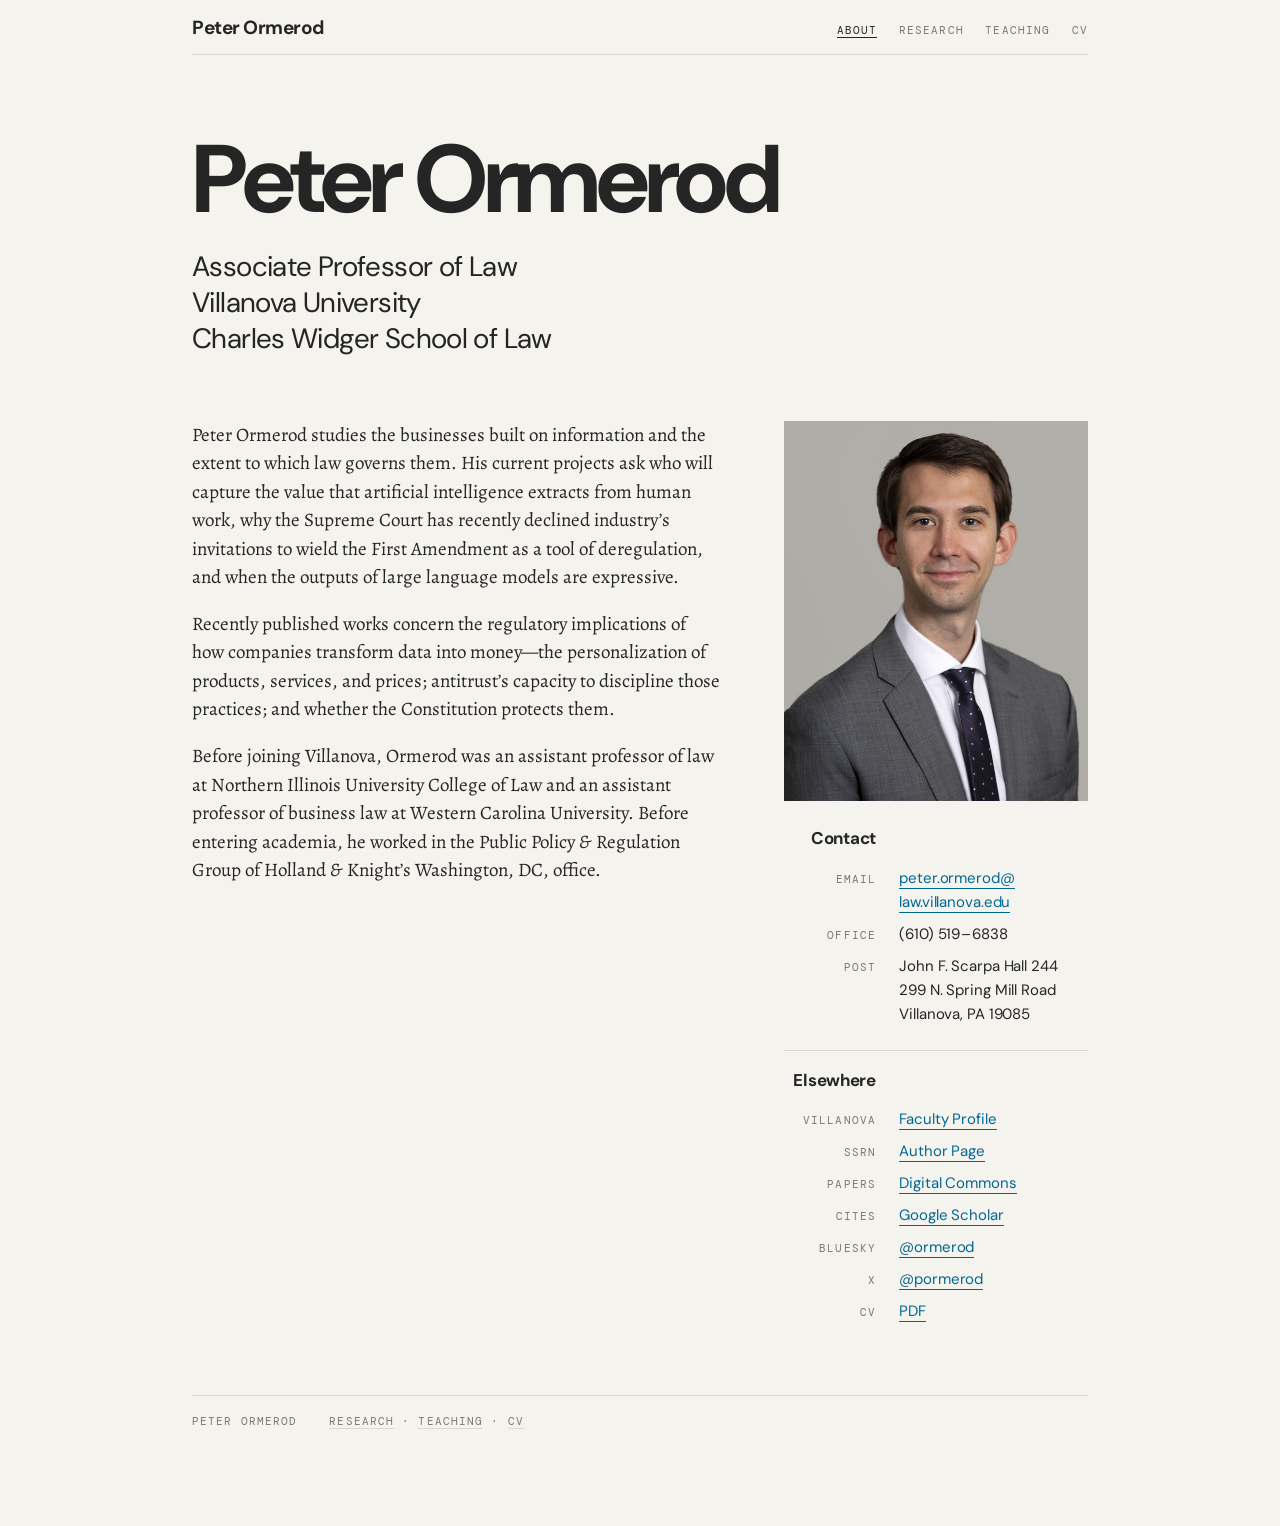
==== index.html @ 296f5038 "Add files via upload" ====
<!DOCTYPE html>
<html lang="en">
<head>
<meta charset="utf-8">
<meta name="viewport" content="width=device-width, initial-scale=1">
<title>Peter Ormerod</title>
<meta name="description" content="Peter Ormerod is an associate professor of law at Villanova University Charles Widger School of Law. He studies the businesses built on information and the extent to which law governs them.">
<link rel="stylesheet" href="style.css">
<link rel="preload" href="fonts/DMSans-Roman-VF.woff2" as="font" type="font/woff2" crossorigin>
<link rel="preload" href="fonts/DMMono-Regular.woff2" as="font" type="font/woff2" crossorigin>
<link rel="preload" href="fonts/Alegreya-Roman-VF.woff2" as="font" type="font/woff2" crossorigin>
<meta property="og:title" content="Peter Ormerod">
<meta property="og:description" content="Associate Professor of Law, Villanova University Charles Widger School of Law">
<meta property="og:type" content="profile">
<meta property="og:image" content="img/ormerod.jpg">
</head>
<body>
<div class="wrap">

  <!-- ============ MASTHEAD (repeated on every page) ============ -->
  <header class="masthead">
    <a class="sig" href="index.html">Peter Ormerod</a>
    <nav aria-label="Main">
      <a href="index.html" aria-current="page">About</a>
      <a href="research.html">Research</a>
      <a href="teaching.html">Teaching</a>
      <a href="files/ormerod-cv.pdf">CV</a>
    </nav>
  </header>

  <main>
    <h1 class="display">Peter Ormerod</h1>

    <p class="lede"><span>Associate Professor of Law</span><span>Villanova University</span><span>Charles Widger School of Law</span></p>

    <div class="home">
      <div class="home-cols">

        <!-- ============ BIOGRAPHY ============ -->
        <div class="bio">
          <p>Peter Ormerod studies the businesses built on information and the extent to which law governs them. His current projects ask who will capture the value that artificial intelligence extracts from human work, why the Supreme Court has recently declined industry’s invitations to wield the First Amendment as a tool of deregulation, and when the outputs of large language models are expressive.</p>

          <p>Recently published works concern the regulatory implications of how companies transform data into money—the personalization of products, services, and prices; antitrust’s capacity to discipline those practices; and whether the Constitution protects them.</p>

          <p>Before joining Villanova, Ormerod was an assistant professor of law at Northern Illinois University College of Law and an assistant professor of business law at Western Carolina University. Before entering academia, he worked in the Public Policy <span class="amp">&amp;</span> Regulation Group of Holland <span class="amp">&amp;</span> Knight’s Washington, DC, office.</p>
        </div>

        <!-- ============ SECOND COLUMN: PORTRAIT, THEN CONTACT ============ -->
        <div class="aside">

          <figure class="portrait">
            <img src="img/ormerod.jpg"
                 srcset="img/ormerod.jpg 600w, img/ormerod@2x.jpg 1200w"
                 sizes="(min-width: 54rem) 19rem, 100vw"
                 width="600" height="750"
                 alt="Peter Ormerod">
          </figure>

          <div class="block">
            <h2 class="section">Contact</h2>
            <dl class="rows">
              <dt class="meta">Email</dt>
              <dd><a href="mailto:peter.ormerod@law.villanova.edu">peter.ormerod@<wbr>law.villanova.edu</a></dd>

              <dt class="meta">Office</dt>
              <dd>(610) 519&#8202;–&#8202;6838</dd>

              <dt class="meta">Post</dt>
              <dd>John F. Scarpa Hall 244<br>299 N. Spring Mill Road<br>Villanova, PA 19085</dd>
            </dl>
          </div>

          <div class="block">
            <h2 class="section">Elsewhere</h2>
            <dl class="rows">
              <dt class="meta">Villanova</dt>
              <dd><a href="https://www.villanova.edu/university/law/faculty-scholarship/faculty-directory/profiles/peter-ormerod.html">Faculty Profile</a></dd>

              <dt class="meta">SSRN</dt>
              <dd><a href="https://ssrn.com/author=2632215">Author Page</a></dd>

              <dt class="meta">Papers</dt>
              <dd><a href="https://digitalcommons.law.villanova.edu/facpubs/">Digital Commons</a></dd>

              <dt class="meta">Cites</dt>
              <dd><a href="https://scholar.google.com/citations?user=1FujcfAAAAAJ&amp;hl=en">Google Scholar</a></dd>

              <dt class="meta">Bluesky</dt>
              <dd><a href="https://bsky.app/profile/ormerod.bsky.social">@ormerod</a></dd>

              <dt class="meta">X</dt>
              <dd><a href="https://x.com/pormerod">@pormerod</a></dd>

              <dt class="meta">CV</dt>
              <dd><a href="files/ormerod-cv.pdf">PDF</a></dd>
            </dl>
          </div>

        </div>
      </div>
    </div>

  </main>

  <footer class="foot">
    <p class="meta">Peter Ormerod</p>
    <p class="meta"><a href="research.html">Research</a> · <a href="teaching.html">Teaching</a> · <a href="files/ormerod-cv.pdf">CV</a></p>
  </footer>

</div>
</body>
</html>
---- style.css ----
/* ------------------------------------------------------------------
   Peter Ormerod — personal site
   Palette : ink #252525 · paper #F5F3EE · blue #006794
   Type    : DM Sans (everything) · DM Mono (metadata, labels, numbers)
   Layout  : asymmetric two-column grid — a narrow left rail carries
             ordinals, years and tags; the wide right column carries
             the content. Echoes the hanging dates in the printed CV.
   ------------------------------------------------------------------ */

@font-face {
  font-family: "DM Sans";
  src: url("fonts/DMSans-Roman-VF.woff2") format("woff2-variations"),
       url("fonts/DMSans-Roman-VF.woff2") format("woff2");
  font-weight: 100 1000; font-style: normal; font-display: swap;
}
@font-face {
  font-family: "DM Sans";
  src: url("fonts/DMSans-Italic-VF.woff2") format("woff2-variations"),
       url("fonts/DMSans-Italic-VF.woff2") format("woff2");
  font-weight: 100 1000; font-style: italic; font-display: swap;
}
@font-face {
  font-family: "DM Mono";
  src: url("fonts/DMMono-Regular.woff2") format("woff2");
  font-weight: 400; font-style: normal; font-display: swap;
}
@font-face {
  font-family: "DM Mono";
  src: url("fonts/DMMono-Medium.woff2") format("woff2");
  font-weight: 500; font-style: normal; font-display: swap;
}
@font-face {
  font-family: "Alegreya";
  src: url("fonts/Alegreya-Roman-VF.woff2") format("woff2-variations"),
       url("fonts/Alegreya-Roman-VF.woff2") format("woff2");
  font-weight: 400 900; font-style: normal; font-display: swap;
}
@font-face {
  font-family: "Alegreya";
  src: url("fonts/Alegreya-Italic-VF.woff2") format("woff2-variations"),
       url("fonts/Alegreya-Italic-VF.woff2") format("woff2");
  font-weight: 400 900; font-style: italic; font-display: swap;
}

:root {
  --ink:     #252525;
  --paper:   #F5F3EE;
  --blue:    #006794;
  --muted:   #7d776c;
  --rule:    #ddd8cd;
  --rule-hi: #c9c3b6;
  --wash:    rgba(37,37,37,.035);

  --sans:  "DM Sans", -apple-system, BlinkMacSystemFont, "Helvetica Neue", Arial, sans-serif;
  --mono:  "DM Mono", ui-monospace, "SF Mono", Menlo, Consolas, monospace;
  --serif: "Alegreya", "Iowan Old Style", Palatino, Georgia, serif;

  --measure: 36rem;
  --rail:    7.5rem;         /* left rail width */
  --railgap: 2.9rem;
  --headgap: 3.9rem;        /* big heading -> first hairline, every page */
  --lab:     5.5rem;
  --alab:    5.75rem;       /* the same, in the narrow right column */         /* right-aligned label column, as in the CV */
  --gutter:  clamp(1.25rem, 5vw, 4.5rem);
  --maxw:    64rem;
}

@media (prefers-color-scheme: dark) {
  :root {
    --ink:     #F0EEE8;
    --paper:   #1E1E1D;
    --blue:    #6FC0E4;
    --muted:   #918a7e;
    --rule:    #363532;
    --rule-hi: #4a4844;
    --wash:    rgba(240,238,232,.04);
  }
}

*, *::before, *::after { box-sizing: border-box; }
html { font-size: 100%; -webkit-text-size-adjust: 100%; scroll-behavior: smooth; }

body {
  margin: 0;
  background: var(--paper);
  color: var(--ink);
  font-family: var(--sans);
  font-size: clamp(1rem, 0.93rem + 0.3vw, 1.125rem);
  font-weight: 400;
  line-height: 1.6;
  letter-spacing: -0.006em;
  -webkit-font-smoothing: antialiased;
}

/* ---------- links ---------- */

a { color: var(--blue); text-decoration: none; border-bottom: 1px solid currentColor; opacity: 1; }
a:hover { color: var(--ink); }
a:focus-visible { outline: 2px solid var(--blue); outline-offset: 3px; border-radius: 2px; }

/* ---------- shell ---------- */

.wrap { max-width: var(--maxw); margin: 0 auto; padding: 0 var(--gutter) 6rem; }

/* every hairline on the site is exactly this width */
.masthead {
  position: sticky; top: 0; z-index: 10;
  background: var(--paper);
  border-bottom: 1px solid var(--rule);
  padding: 1.1rem 0;
  display: flex; flex-wrap: wrap; align-items: baseline; gap: .6rem 2rem;
}
.masthead .sig {
  font-weight: 700; font-size: 1.1875rem; letter-spacing: -0.025em;
  color: var(--ink); border: 0; margin-right: auto;
  line-height: 1; align-self: baseline;
}
.masthead nav { display: flex; flex-wrap: wrap; align-items: baseline; gap: 1.35rem; line-height: 1; }
.masthead nav a {
  font-family: var(--mono); font-size: .6875rem; font-weight: 400;
  letter-spacing: .1em; text-transform: uppercase;
  color: var(--muted); border: 0; padding-bottom: 1px;
}
.masthead nav a:hover { color: var(--ink); }
.masthead nav a[aria-current="page"] { color: var(--ink); box-shadow: 0 1px 0 0 var(--ink); }

/* ---------- the grid ---------- */

.grid { display: grid; grid-template-columns: minmax(0,1fr); gap: .5rem 0; }
@media (min-width: 54rem) {
  .grid { grid-template-columns: var(--rail) minmax(0,1fr); gap: 0 var(--railgap); }
  .grid > .rail { grid-column: 1; text-align: right; }   /* right-aligned label, as in the CV */
  .grid > .body { grid-column: 2; }
}

/* ---------- display type ---------- */

h1.display {
  font-weight: 700;
  font-size: clamp(2.5rem, 0.9rem + 7.2vw, 6rem);
  line-height: .94;
  letter-spacing: -0.042em;
  margin: clamp(2.5rem, 7vw, 5rem) 0 0;
  max-width: 14ch;
}

h2.section {
  font-weight: 700; font-size: 1.0625rem; letter-spacing: -0.015em;
  margin: 0 0 .85rem;
}

.meta {
  font-family: var(--mono); font-size: .6875rem; font-weight: 400;
  letter-spacing: .1em; text-transform: uppercase; color: var(--muted);
  line-height: 1.45; margin: 0;
}
.meta.hi { color: var(--ink); font-weight: 500; }

.rule { border: 0; border-top: 1px solid var(--rule); margin: 3rem 0; }
.rule.tight { margin: 1.75rem 0; }

/* ---------- home ---------- */

.lede {
  font-family: var(--sans); font-weight: 400;
  font-size: clamp(1.25rem, 1rem + 1vw, 1.75rem);
  line-height: 1.28; letter-spacing: -0.022em;
  margin: 1.5rem 0 0; color: var(--ink);
}
.lede span { display: block; }

.home { margin-top: clamp(2.5rem, 6vw, 4rem); }
.home-cols { display: grid; grid-template-columns: minmax(0,1fr); gap: 2.5rem; }
@media (min-width: 54rem) {
  .home-cols { grid-template-columns: minmax(0,1fr) 19rem; gap: 0 clamp(2.5rem, 5vw, 4.5rem); align-items: start; }
}

/* the biography is set in Alegreya */
.bio {
  font-family: var(--serif);
  font-size: 1.1875rem; line-height: 1.5; letter-spacing: 0;
  font-feature-settings: "onum" 1, "kern" 1, "liga" 1;
}
.bio p { max-width: var(--measure); margin: 0 0 .95em; }
.bio p:last-child { margin-bottom: 0; }

.aside { display: flex; flex-direction: column; gap: 1.5rem; }
.portrait { margin: 0; }
.portrait img { width: 100%; height: auto; display: block; }

.block + .block { border-top: 1px solid var(--rule); padding-top: 1rem; }

/* right-aligned label, gap, left-aligned text — the CV pattern */
.rows { margin: 0; display: grid; grid-template-columns: var(--lab) minmax(0,1fr);
        gap: .55rem 1.6rem; align-items: baseline; }
.rows dt { text-align: right; }
.aside .rows { grid-template-columns: var(--alab) minmax(0,1fr); gap: .5rem 1.45rem; }
.aside .section { width: var(--alab); text-align: right; }   /* heading sits on the label column */
.rows dd { margin: 0; min-width: 0; overflow-wrap: anywhere; font-size: .9375rem; }

/* ---------- research ---------- */

.works { list-style: none; margin: var(--headgap) 0 0; padding: 0; }
.toolbar + .works { margin-top: .55rem; }   /* research: the toolbar fills the gap */

.work {
  border-top: 1px solid var(--rule);
  padding: 1.5rem 0 1.4rem;
  display: grid; grid-template-columns: minmax(0,1fr); row-gap: .7rem;
}
.work:hover { background: var(--wash); }
.work h3 {
  font-weight: 700; font-size: clamp(1.125rem, 1rem + .55vw, 1.4375rem);
  line-height: 1.18; letter-spacing: -0.027em;
  margin: 0; max-width: var(--measure);
}

@media (min-width: 54rem) {
  .work {
    grid-template-columns: var(--rail) minmax(0,1fr);
    column-gap: var(--railgap); row-gap: .7rem;
    align-items: baseline;             /* year sits on the title's baseline,
                                          type on the citation's */
  }
  .work > .yr   { grid-column: 1; grid-row: 1; text-align: right; align-self: end; }
                                     /* bottom of the last title line, so the
                                        gap down to the type label never varies */
  .work > h3    { grid-column: 2; grid-row: 1; }
  .work > .tag  { grid-column: 1; grid-row: 2; text-align: right; }
  .work > .cite { grid-column: 2; grid-row: 2; }
  .work > .teaser { grid-column: 2; grid-row: 3; }
  .work > .links, .work > .absrow { grid-column: 2; }
}
/* citations, summaries and abstracts are set in Alegreya */
.work .cite, .work .teaser, .abs-body {
  font-family: var(--serif);
  font-feature-settings: "onum" 1, "kern" 1, "liga" 1;
  letter-spacing: 0;
}
.work .cite { margin: 0; font-size: 1.0625rem; font-weight: 600; line-height: 1.4; max-width: var(--measure); }
.work .teaser { margin: 0; max-width: var(--measure); font-size: 1.0625rem; line-height: 1.45; }

/* journal names in real small caps, letterspaced — the Bluebook manner */
.cite .with { display: block; }
.jrnl {                       /* large and small caps, the Bluebook manner */
  font-variant-caps: small-caps;
  font-feature-settings: "smcp" 1, "onum" 1;
  letter-spacing: .028em;
}
/* the italic ampersand belongs to Alegreya; anywhere else it stays roman */
.amp { font-variant-caps: normal; font-feature-settings: normal; letter-spacing: 0; }
.bio .amp, .lede .amp, .cite .amp, .teaser .amp, .abs-body .amp {
  font-style: italic;
  padding: 0 .06em 0 .02em;
}

.links { display: flex; flex-wrap: wrap; gap: .3rem 1.1rem; margin: 0; padding: 0; align-items: baseline; }
.absrow { margin: 0; }
.links a, .links button {
  font-family: var(--mono); font-size: .6875rem; font-weight: 400;
  letter-spacing: .1em; text-transform: uppercase;
  color: var(--blue); background: none; border: 0; border-bottom: 1px solid currentColor;
  padding: 0; cursor: pointer; font-feature-settings: normal;
}
.links a:hover, .links button:hover { color: var(--ink); }

details.abs > summary { list-style: none; display: inline-block; }
details.abs > summary::-webkit-details-marker { display: none; }
details.abs > summary {
  font-family: var(--mono); font-size: .6875rem; letter-spacing: .1em;
  text-transform: uppercase; color: var(--blue);
  border-bottom: 1px solid currentColor; cursor: pointer;
}
details.abs > summary:hover { color: var(--ink); }
details.abs > summary::after { content: " +"; }
details.abs[open] > summary::after { content: " –"; }
.abs-body { max-width: var(--measure); margin: 1rem 0 .25rem; font-size: 1.0625rem; line-height: 1.5; }
.abs-body p { margin: 0 0 .8em; }
.abs-body p:last-child { margin-bottom: 0; }

/* stays put when the abstracts open */
.toolbar {
  position: sticky; top: 3.55rem; z-index: 9;
  display: flex; justify-content: flex-end;
  background: var(--paper); padding: 1.9rem 0 .575rem; margin: 0;
}
.toolbar button {
  font-family: var(--mono); font-size: .6875rem; letter-spacing: .1em;
  text-transform: uppercase; color: var(--muted);
  background: none; border: 0; cursor: pointer; padding: 0;
}
/* both labels are the same length, so nothing ever shifts */
.toolbar button span { border-bottom: 1px solid var(--rule); padding-bottom: 1px; }
.toolbar button:hover { color: var(--ink); }
.toolbar button:hover span { border-bottom-color: var(--ink); }

/* ---------- teaching ---------- */

.year { border-top: 1px solid var(--rule); padding: 1.5rem 0 1.25rem; }
.year:first-of-type { margin-top: var(--headgap); }
.year .rail .yr { font-weight: 700; font-size: 1.0625rem; letter-spacing: -0.02em; }
.year .rail .meta { margin-top: .2rem; }

.terms { display: grid; grid-template-columns: minmax(0,1fr); gap: 1.1rem 0; }
.term > .meta { margin-bottom: .4rem; }
@media (min-width: 40rem) {
  .term { display: grid; grid-template-columns: 6.5rem minmax(0,1fr); gap: 0 1.15rem; align-items: baseline; }
  .term > .meta { text-align: right; margin-bottom: 0; }
}
.courses { list-style: none; margin: 0; padding: 0; }
.courses li { margin: 0 0 .6rem; }
.courses li:last-child { margin-bottom: 0; }
.courses .course { display: block; font-size: .9375rem; }
.courses .course em { font-style: italic; }
.courses .links { margin-top: .18rem; }

.note { color: var(--muted); max-width: var(--measure); font-size: .9375rem; }

/* ---------- notes ---------- */

body.notes { --measure: 40rem; }
body.notes .teaser { line-height: 1.55; }

/* ---------- footer ---------- */

.foot {
  margin-top: 4.5rem; padding-top: 1.1rem; border-top: 1px solid var(--rule);
  display: flex; flex-wrap: wrap; gap: .4rem 2rem; align-items: baseline;
}
.foot .meta a { color: var(--muted); border-bottom-color: var(--rule); }
.foot .meta a:hover { color: var(--ink); }

/* ---------- print ---------- */

@media print {
  :root { --ink: #000; --paper: #fff; --blue: #000; --muted: #444; }
  body { font-size: 10.5pt; }
  .masthead nav, .foot, .toolbar { display: none; }
  details.abs[open] > summary { display: none; }
  a { border: 0; }
}
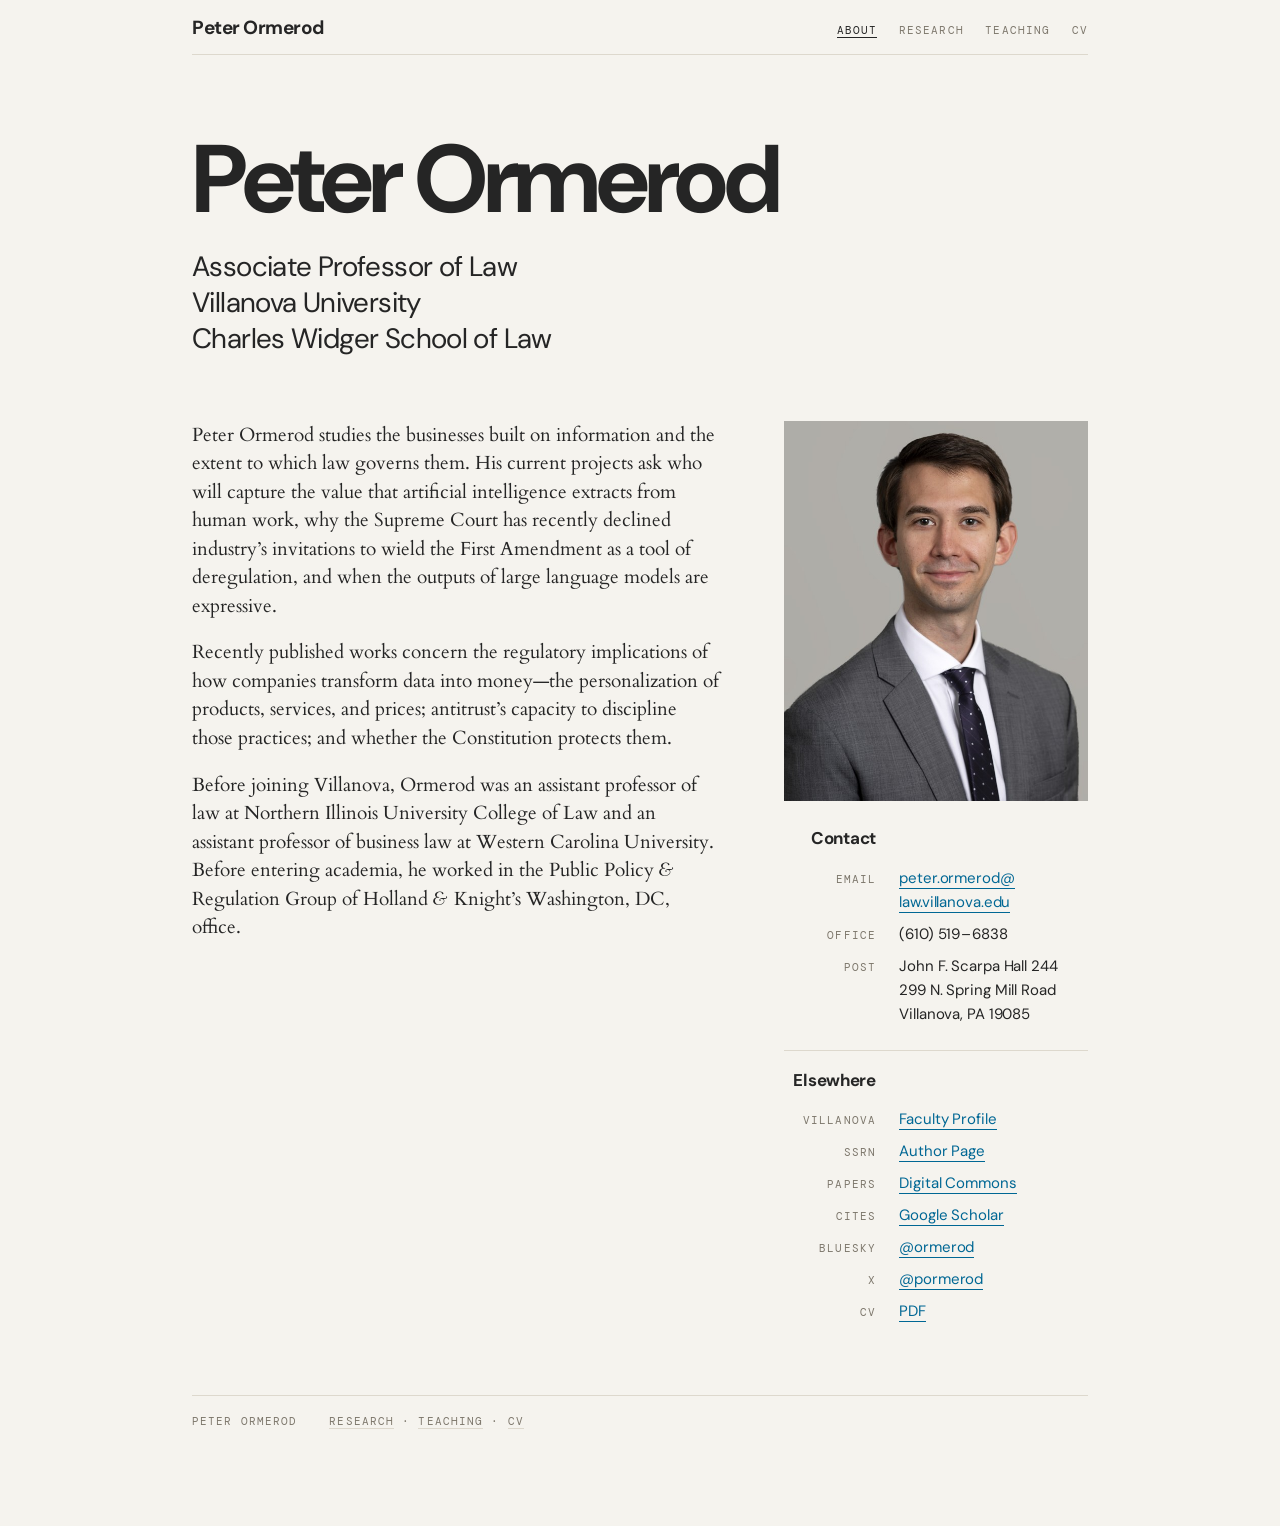
==== commit 935306a6: "Add files via upload" ====
--- a/index.html
+++ b/index.html
@@ -8,7 +8,8 @@
 <link rel="stylesheet" href="style.css">
 <link rel="preload" href="fonts/DMSans-Roman-VF.woff2" as="font" type="font/woff2" crossorigin>
 <link rel="preload" href="fonts/DMMono-Regular.woff2" as="font" type="font/woff2" crossorigin>
-<link rel="preload" href="fonts/Alegreya-Roman-VF.woff2" as="font" type="font/woff2" crossorigin>
+<link rel="preload" href="fonts/Cardo-Roman.woff2" as="font" type="font/woff2" crossorigin>
+<link rel="preload" href="fonts/Cardo-Italic.woff2" as="font" type="font/woff2" crossorigin>
 <meta property="og:title" content="Peter Ormerod">
 <meta property="og:description" content="Associate Professor of Law, Villanova University Charles Widger School of Law">
 <meta property="og:type" content="profile">
--- a/style.css
+++ b/style.css
@@ -1,7 +1,7 @@
 /* ------------------------------------------------------------------
    Peter Ormerod — personal site
    Palette : ink #252525 · paper #F5F3EE · blue #006794
-   Type    : DM Sans (everything) · DM Mono (metadata, labels, numbers)
+   Type    : DM Sans · DM Mono (metadata) · Cardo (prose and citations)
    Layout  : asymmetric two-column grid — a narrow left rail carries
              ordinals, years and tags; the wide right column carries
              the content. Echoes the hanging dates in the printed CV.
@@ -11,35 +11,33 @@
   font-family: "DM Sans";
   src: url("fonts/DMSans-Roman-VF.woff2") format("woff2-variations"),
        url("fonts/DMSans-Roman-VF.woff2") format("woff2");
-  font-weight: 100 1000; font-style: normal; font-display: swap;
+  font-weight: 100 1000; font-style: normal; font-display: block;
 }
 @font-face {
   font-family: "DM Sans";
   src: url("fonts/DMSans-Italic-VF.woff2") format("woff2-variations"),
        url("fonts/DMSans-Italic-VF.woff2") format("woff2");
-  font-weight: 100 1000; font-style: italic; font-display: swap;
+  font-weight: 100 1000; font-style: italic; font-display: block;
 }
 @font-face {
   font-family: "DM Mono";
   src: url("fonts/DMMono-Regular.woff2") format("woff2");
-  font-weight: 400; font-style: normal; font-display: swap;
-}
-@font-face {
-  font-family: "DM Mono";
-  src: url("fonts/DMMono-Medium.woff2") format("woff2");
-  font-weight: 500; font-style: normal; font-display: swap;
-}
-@font-face {
-  font-family: "Alegreya";
-  src: url("fonts/Alegreya-Roman-VF.woff2") format("woff2-variations"),
-       url("fonts/Alegreya-Roman-VF.woff2") format("woff2");
-  font-weight: 400 900; font-style: normal; font-display: swap;
-}
-@font-face {
-  font-family: "Alegreya";
-  src: url("fonts/Alegreya-Italic-VF.woff2") format("woff2-variations"),
-       url("fonts/Alegreya-Italic-VF.woff2") format("woff2");
-  font-weight: 400 900; font-style: italic; font-display: swap;
+  font-weight: 400; font-style: normal; font-display: block;
+}
+@font-face {
+  font-family: "Cardo";
+  src: url("fonts/Cardo-Roman.woff2") format("woff2");
+  font-weight: 400; font-style: normal; font-display: block;
+}
+@font-face {
+  font-family: "Cardo";
+  src: url("fonts/Cardo-Italic.woff2") format("woff2");
+  font-weight: 400; font-style: italic; font-display: block;
+}
+@font-face {
+  font-family: "Cardo";
+  src: url("fonts/Cardo-Bold.woff2") format("woff2");
+  font-weight: 700; font-style: normal; font-display: block;
 }
 
 :root {
@@ -53,7 +51,7 @@
 
   --sans:  "DM Sans", -apple-system, BlinkMacSystemFont, "Helvetica Neue", Arial, sans-serif;
   --mono:  "DM Mono", ui-monospace, "SF Mono", Menlo, Consolas, monospace;
-  --serif: "Alegreya", "Iowan Old Style", Palatino, Georgia, serif;
+  --serif: "Cardo", "Iowan Old Style", Palatino, Georgia, serif;
 
   --measure: 36rem;
   --rail:    7.5rem;         /* left rail width */
@@ -154,7 +152,6 @@
   letter-spacing: .1em; text-transform: uppercase; color: var(--muted);
   line-height: 1.45; margin: 0;
 }
-.meta.hi { color: var(--ink); font-weight: 500; }
 
 .rule { border: 0; border-top: 1px solid var(--rule); margin: 3rem 0; }
 .rule.tight { margin: 1.75rem 0; }
@@ -175,7 +172,7 @@
   .home-cols { grid-template-columns: minmax(0,1fr) 19rem; gap: 0 clamp(2.5rem, 5vw, 4.5rem); align-items: start; }
 }
 
-/* the biography is set in Alegreya */
+/* the biography is set in Cardo */
 .bio {
   font-family: var(--serif);
   font-size: 1.1875rem; line-height: 1.5; letter-spacing: 0;
@@ -231,7 +228,7 @@
   .work > .teaser { grid-column: 2; grid-row: 3; }
   .work > .links, .work > .absrow { grid-column: 2; }
 }
-/* citations, summaries and abstracts are set in Alegreya */
+/* citations, summaries and abstracts are set in Cardo */
 .work .cite, .work .teaser, .abs-body {
   font-family: var(--serif);
   font-feature-settings: "onum" 1, "kern" 1, "liga" 1;
@@ -247,7 +244,7 @@
   font-feature-settings: "smcp" 1, "onum" 1;
   letter-spacing: .028em;
 }
-/* the italic ampersand belongs to Alegreya; anywhere else it stays roman */
+/* the italic ampersand belongs to Cardo; anywhere else it stays roman */
 .amp { font-variant-caps: normal; font-feature-settings: normal; letter-spacing: 0; }
 .bio .amp, .lede .amp, .cite .amp, .teaser .amp, .abs-body .amp {
   font-style: italic;
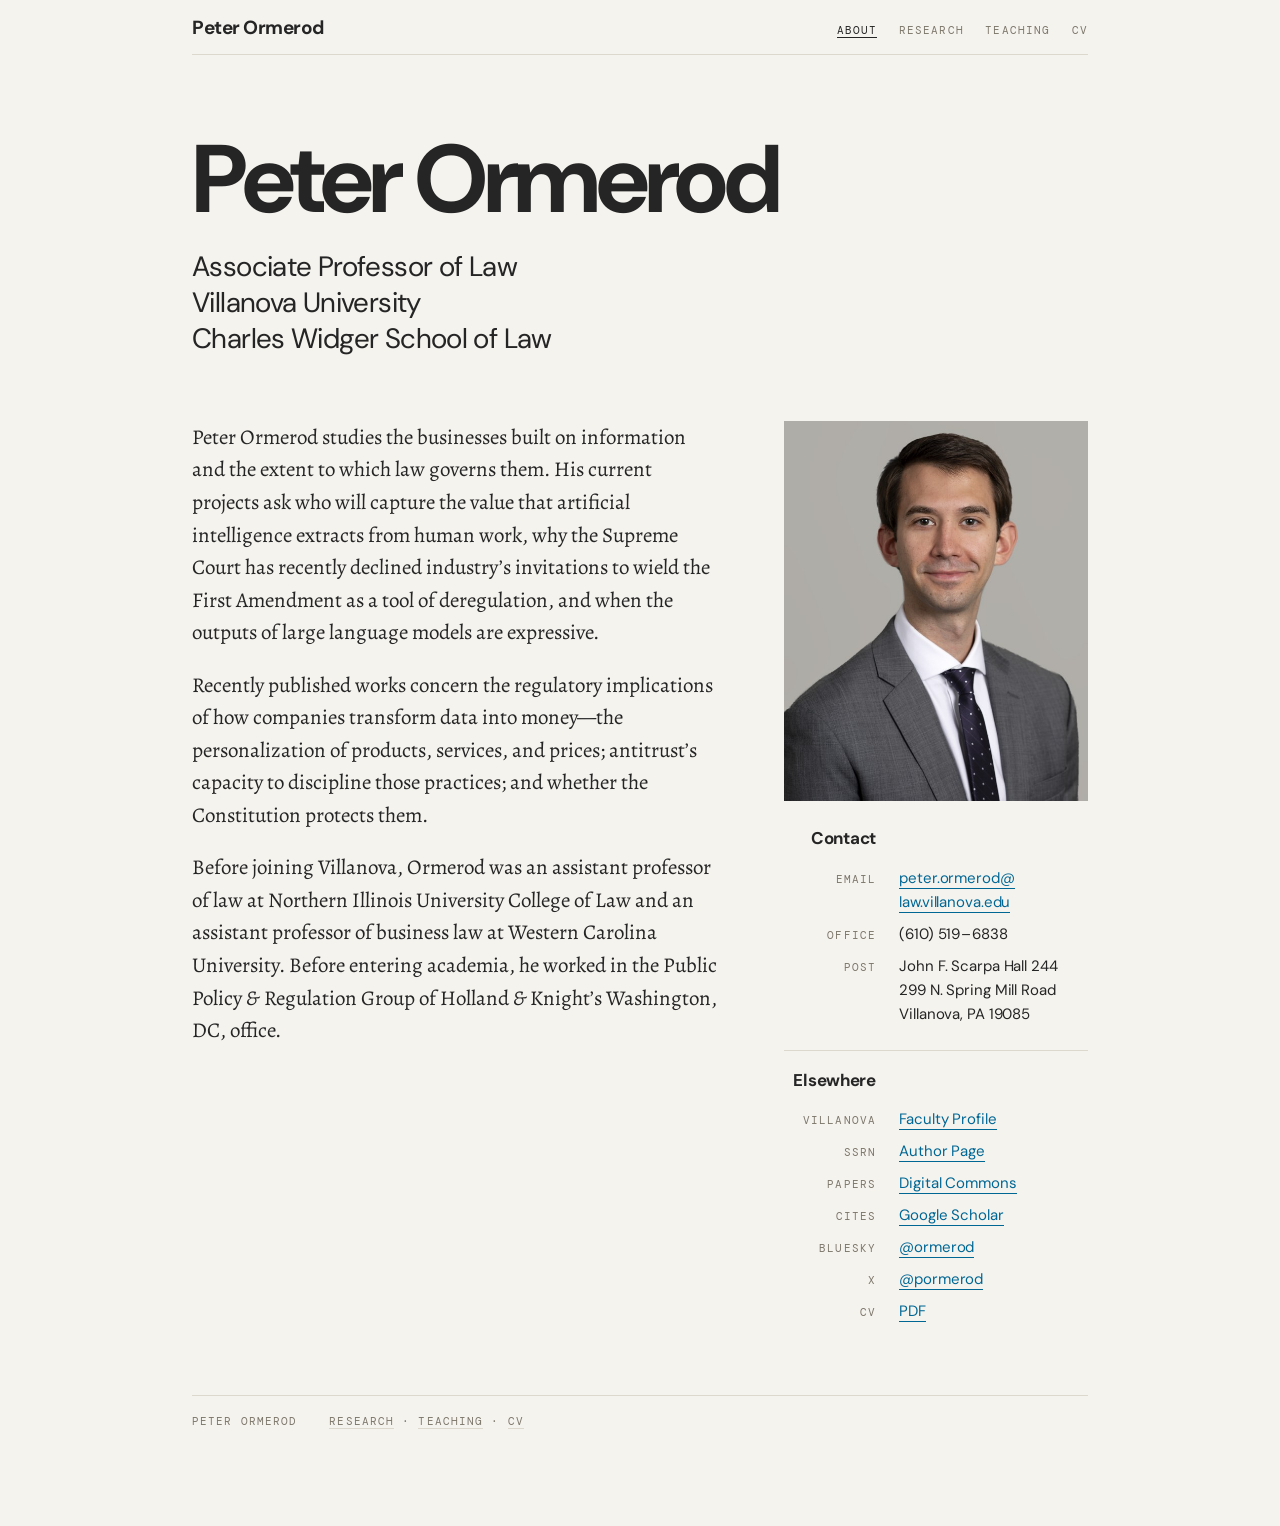
==== commit 059e1498: "Add files via upload" ====
--- a/index.html
+++ b/index.html
@@ -8,8 +8,8 @@
 <link rel="stylesheet" href="style.css">
 <link rel="preload" href="fonts/DMSans-Roman-VF.woff2" as="font" type="font/woff2" crossorigin>
 <link rel="preload" href="fonts/DMMono-Regular.woff2" as="font" type="font/woff2" crossorigin>
-<link rel="preload" href="fonts/Cardo-Roman.woff2" as="font" type="font/woff2" crossorigin>
-<link rel="preload" href="fonts/Cardo-Italic.woff2" as="font" type="font/woff2" crossorigin>
+<link rel="preload" href="fonts/Alegreya-Roman-VF.woff2" as="font" type="font/woff2" crossorigin>
+<link rel="preload" href="fonts/Alegreya-Italic-VF.woff2" as="font" type="font/woff2" crossorigin>
 <meta property="og:title" content="Peter Ormerod">
 <meta property="og:description" content="Associate Professor of Law, Villanova University Charles Widger School of Law">
 <meta property="og:type" content="profile">
--- a/style.css
+++ b/style.css
@@ -1,7 +1,7 @@
 /* ------------------------------------------------------------------
    Peter Ormerod — personal site
    Palette : ink #252525 · paper #F5F3EE · blue #006794
-   Type    : DM Sans · DM Mono (metadata) · Cardo (prose and citations)
+   Type    : DM Sans (everything) · DM Mono (metadata, labels, numbers)
    Layout  : asymmetric two-column grid — a narrow left rail carries
              ordinals, years and tags; the wide right column carries
              the content. Echoes the hanging dates in the printed CV.
@@ -25,19 +25,16 @@
   font-weight: 400; font-style: normal; font-display: block;
 }
 @font-face {
-  font-family: "Cardo";
-  src: url("fonts/Cardo-Roman.woff2") format("woff2");
-  font-weight: 400; font-style: normal; font-display: block;
-}
-@font-face {
-  font-family: "Cardo";
-  src: url("fonts/Cardo-Italic.woff2") format("woff2");
-  font-weight: 400; font-style: italic; font-display: block;
-}
-@font-face {
-  font-family: "Cardo";
-  src: url("fonts/Cardo-Bold.woff2") format("woff2");
-  font-weight: 700; font-style: normal; font-display: block;
+  font-family: "Alegreya";
+  src: url("fonts/Alegreya-Roman-VF.woff2") format("woff2-variations"),
+       url("fonts/Alegreya-Roman-VF.woff2") format("woff2");
+  font-weight: 400 900; font-style: normal; font-display: block;
+}
+@font-face {
+  font-family: "Alegreya";
+  src: url("fonts/Alegreya-Italic-VF.woff2") format("woff2-variations"),
+       url("fonts/Alegreya-Italic-VF.woff2") format("woff2");
+  font-weight: 400 900; font-style: italic; font-display: block;
 }
 
 :root {
@@ -51,7 +48,7 @@
 
   --sans:  "DM Sans", -apple-system, BlinkMacSystemFont, "Helvetica Neue", Arial, sans-serif;
   --mono:  "DM Mono", ui-monospace, "SF Mono", Menlo, Consolas, monospace;
-  --serif: "Cardo", "Iowan Old Style", Palatino, Georgia, serif;
+  --serif: "Alegreya", "Iowan Old Style", Palatino, Georgia, serif;
 
   --measure: 36rem;
   --rail:    7.5rem;         /* left rail width */
@@ -172,10 +169,10 @@
   .home-cols { grid-template-columns: minmax(0,1fr) 19rem; gap: 0 clamp(2.5rem, 5vw, 4.5rem); align-items: start; }
 }
 
-/* the biography is set in Cardo */
+/* the biography is set in Alegreya */
 .bio {
   font-family: var(--serif);
-  font-size: 1.1875rem; line-height: 1.5; letter-spacing: 0;
+  font-size: 1.3125rem; line-height: 1.55; letter-spacing: 0;
   font-feature-settings: "onum" 1, "kern" 1, "liga" 1;
 }
 .bio p { max-width: var(--measure); margin: 0 0 .95em; }
@@ -228,14 +225,14 @@
   .work > .teaser { grid-column: 2; grid-row: 3; }
   .work > .links, .work > .absrow { grid-column: 2; }
 }
-/* citations, summaries and abstracts are set in Cardo */
+/* citations, summaries and abstracts are set in Alegreya */
 .work .cite, .work .teaser, .abs-body {
   font-family: var(--serif);
   font-feature-settings: "onum" 1, "kern" 1, "liga" 1;
   letter-spacing: 0;
 }
-.work .cite { margin: 0; font-size: 1.0625rem; font-weight: 600; line-height: 1.4; max-width: var(--measure); }
-.work .teaser { margin: 0; max-width: var(--measure); font-size: 1.0625rem; line-height: 1.45; }
+.work .cite { margin: 0; font-size: 1.1875rem; font-weight: 600; line-height: 1.5; max-width: var(--measure); }
+.work .teaser { margin: 0; max-width: var(--measure); font-size: 1.1875rem; line-height: 1.5; }
 
 /* journal names in real small caps, letterspaced — the Bluebook manner */
 .cite .with { display: block; }
@@ -244,7 +241,7 @@
   font-feature-settings: "smcp" 1, "onum" 1;
   letter-spacing: .028em;
 }
-/* the italic ampersand belongs to Cardo; anywhere else it stays roman */
+/* the italic ampersand belongs to Alegreya; anywhere else it stays roman */
 .amp { font-variant-caps: normal; font-feature-settings: normal; letter-spacing: 0; }
 .bio .amp, .lede .amp, .cite .amp, .teaser .amp, .abs-body .amp {
   font-style: italic;
@@ -271,7 +268,7 @@
 details.abs > summary:hover { color: var(--ink); }
 details.abs > summary::after { content: " +"; }
 details.abs[open] > summary::after { content: " –"; }
-.abs-body { max-width: var(--measure); margin: 1rem 0 .25rem; font-size: 1.0625rem; line-height: 1.5; }
+.abs-body { max-width: var(--measure); margin: 1rem 0 .25rem; font-size: 1.1875rem; line-height: 1.5; }
 .abs-body p { margin: 0 0 .8em; }
 .abs-body p:last-child { margin-bottom: 0; }
 
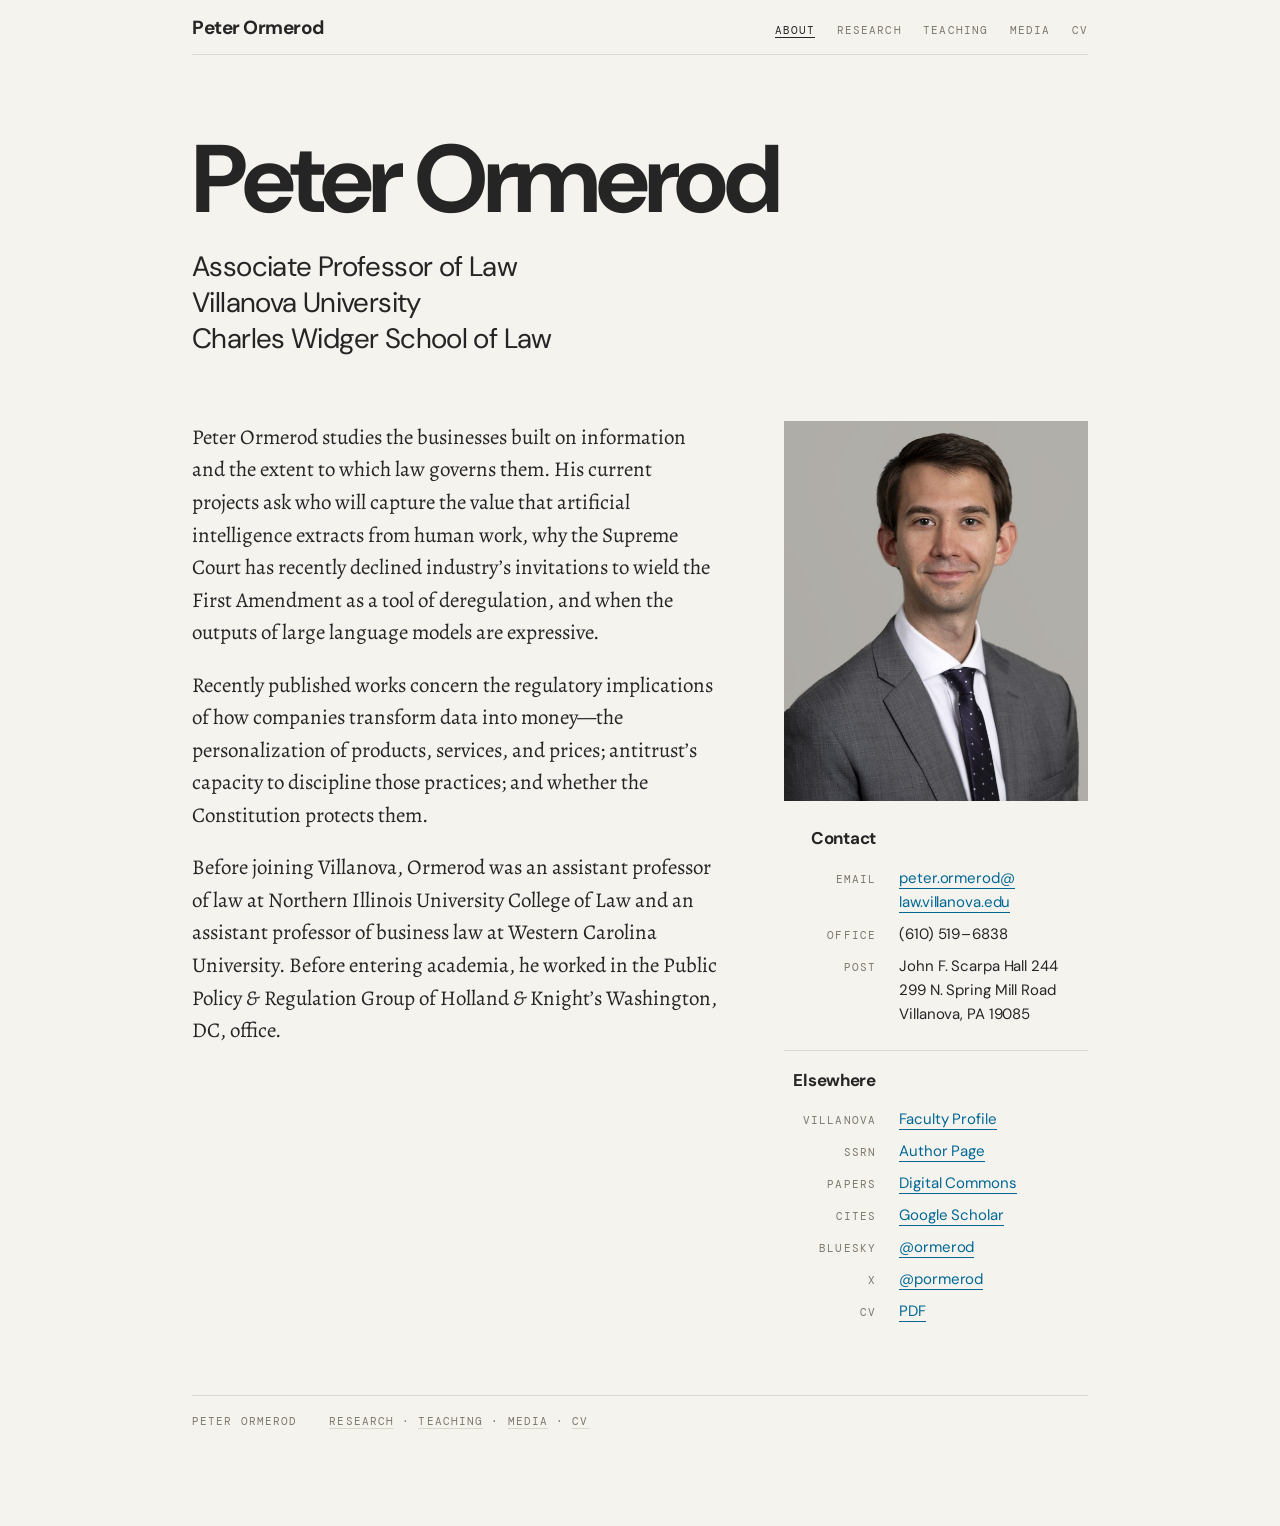
==== commit 1d0f1764: "Add files via upload" ====
--- a/index.html
+++ b/index.html
@@ -25,6 +25,7 @@
       <a href="index.html" aria-current="page">About</a>
       <a href="research.html">Research</a>
       <a href="teaching.html">Teaching</a>
+      <a href="media.html">Media</a>
       <a href="files/ormerod-cv.pdf">CV</a>
     </nav>
   </header>
@@ -105,7 +106,7 @@
 
   <footer class="foot">
     <p class="meta">Peter Ormerod</p>
-    <p class="meta"><a href="research.html">Research</a> · <a href="teaching.html">Teaching</a> · <a href="files/ormerod-cv.pdf">CV</a></p>
+    <p class="meta"><a href="research.html">Research</a> · <a href="teaching.html">Teaching</a> · <a href="media.html">Media</a> · <a href="files/ormerod-cv.pdf">CV</a></p>
   </footer>
 
 </div>
--- a/style.css
+++ b/style.css
@@ -315,6 +315,34 @@
 body.notes { --measure: 40rem; }
 body.notes .teaser { line-height: 1.55; }
 
+/* ---------- media ---------- */
+
+/* one subject strand: a subhead, then year groups beneath it */
+.strand { margin-top: var(--headgap); }
+.strand + .strand { margin-top: 3.5rem; }
+.strand > h2.section { margin-bottom: .9rem; }
+.strand .year:first-of-type { margin-top: 0; }
+
+.appearances { list-style: none; margin: 0; padding: 0; }
+.appearances > li { margin: 0 0 1.25rem; }
+.appearances > li:last-child { margin-bottom: 0; }
+.appearances > li > .meta { margin-bottom: .3rem; }
+@media (min-width: 40rem) {
+  /* the Teaching page's term pattern: right-aligned label, then the entry */
+  .appearances > li { display: grid; grid-template-columns: 6.5rem minmax(0,1fr);
+                      gap: 0 1.15rem; align-items: baseline; }
+  .appearances > li > .meta { text-align: right; margin-bottom: 0; }
+}
+.appearances .title {
+  margin: 0; max-width: var(--measure);
+  font-size: 1.0625rem; font-weight: 600; line-height: 1.3; letter-spacing: -0.018em;
+}
+/* the outlet line is a label, not a text block, so it stays in DM Sans */
+.appearances .outlet {
+  margin: .22rem 0 0; max-width: var(--measure);
+  font-size: .9375rem; font-weight: 400; line-height: 1.35;
+}
+
 /* ---------- footer ---------- */
 
 .foot {
